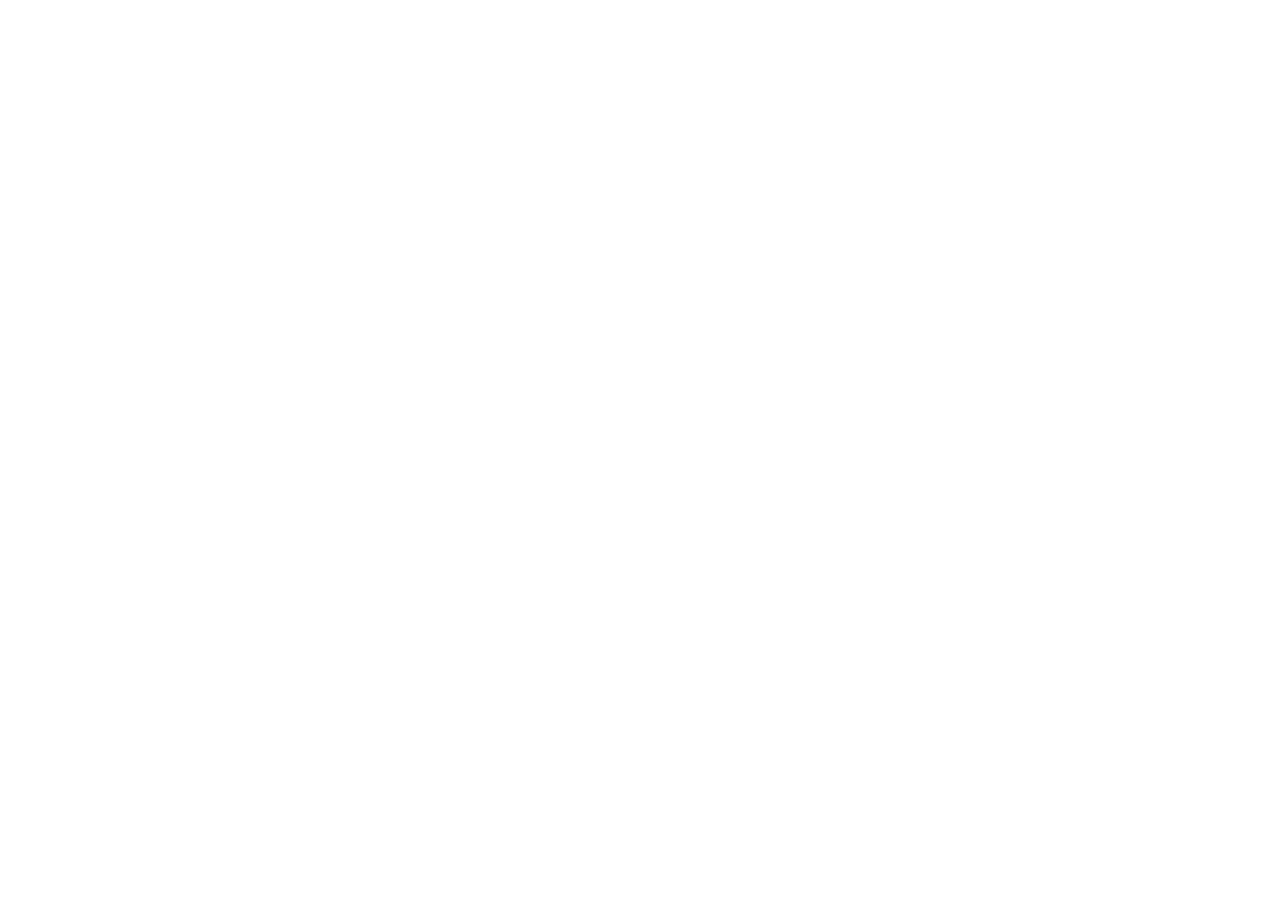
==== youtube.html @ 9a984bad "Projeto finalizado" ====
<!DOCTYPE html>
<html lang="pt-br">
<head>
    <meta charset="UTF-8">
    <meta http-equiv="X-UA-Compatible" content="IE=edge">
    <meta name="viewport" content="width=device-width, initial-scale=1.0">
    <title>Youtube</title>
    <link rel="stylesheet" href="estilo/social.css">
</head>
<body>
    
    
</body>
</html>
---- estilo/social.css ----
@charset "UTF-8";

*{
    margin: 0px;
    padding: 0px;
    font-family: Arial, Helvetica, sans-serif;
}

::-webkit-scrollbar{
    width: 0px;
    height: 0px;
}

img{
    width: 100vw;


}

a{
    display: block;
    background-color: darkred;
    padding: 20px;
    text-align: center;
    font-weight: bolder;
    text-decoration: none;
    color: white;

}
a:hover{
    background-color: red;
}
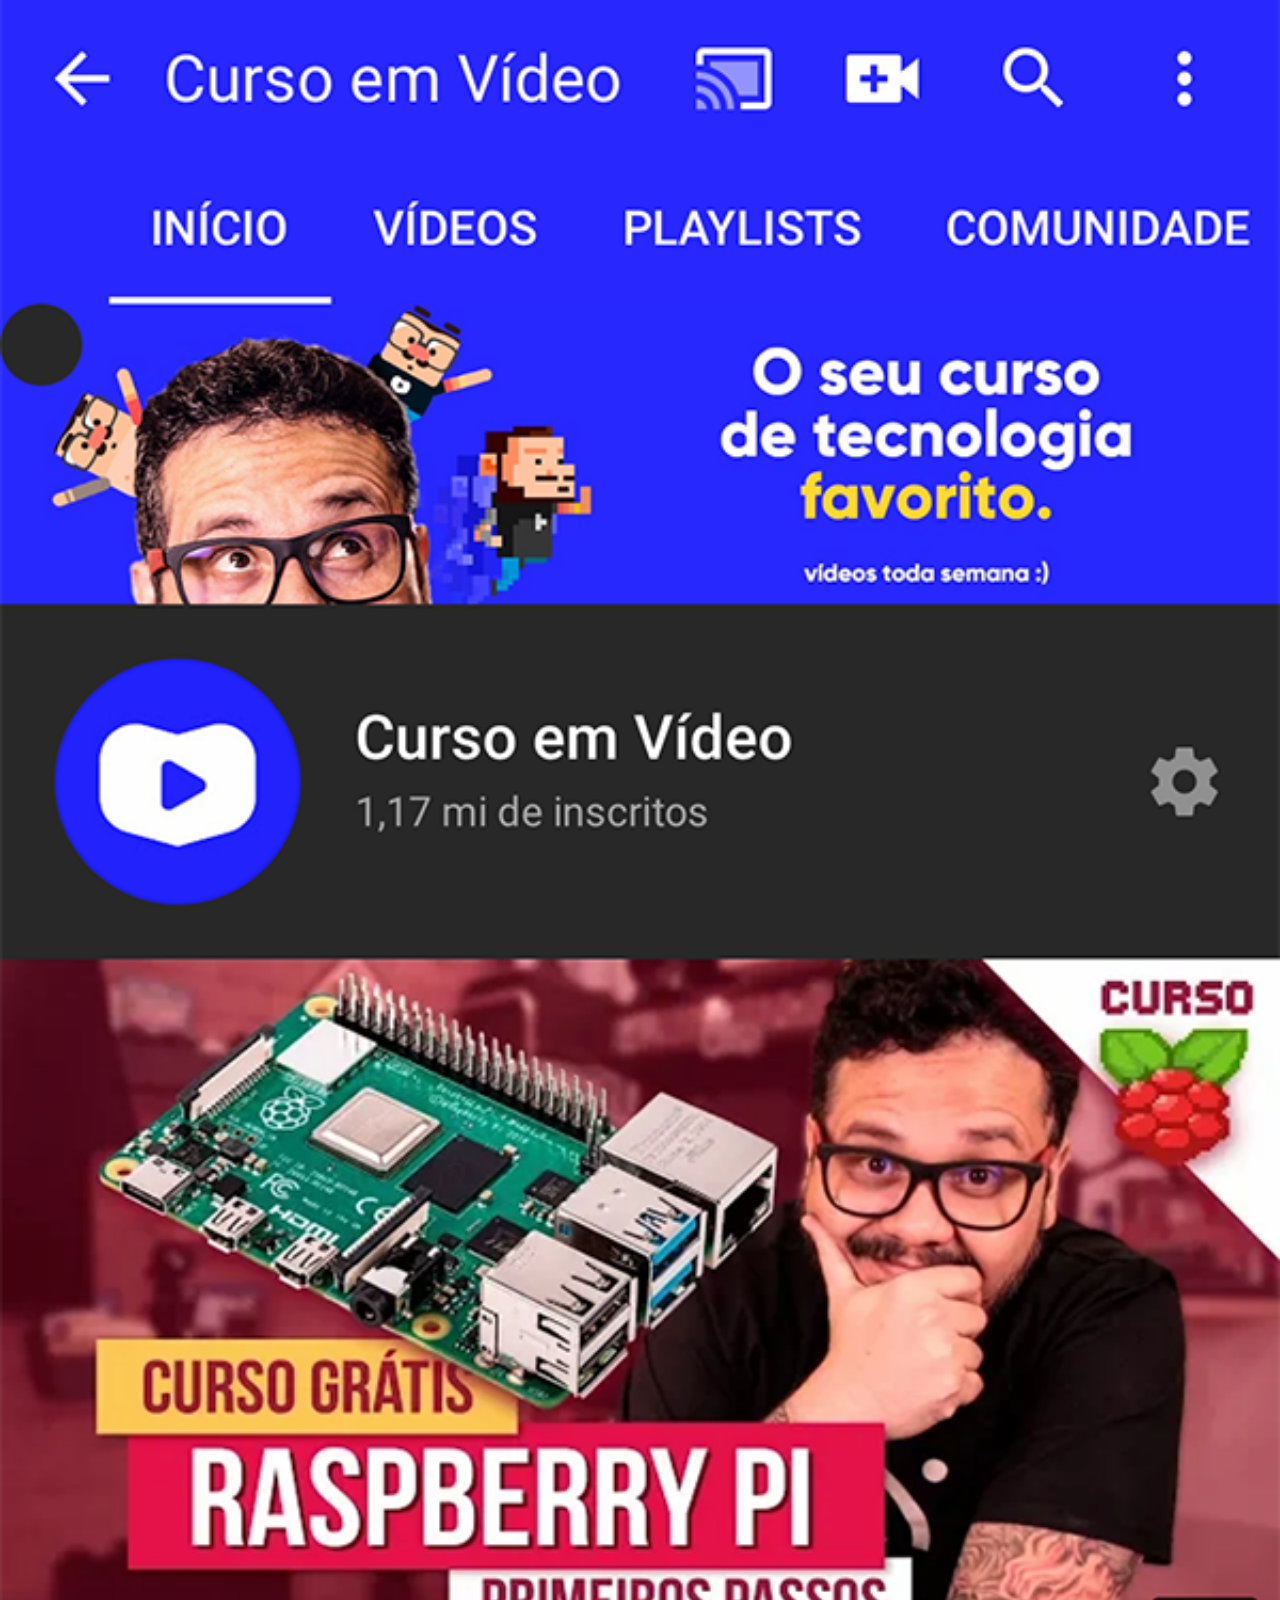
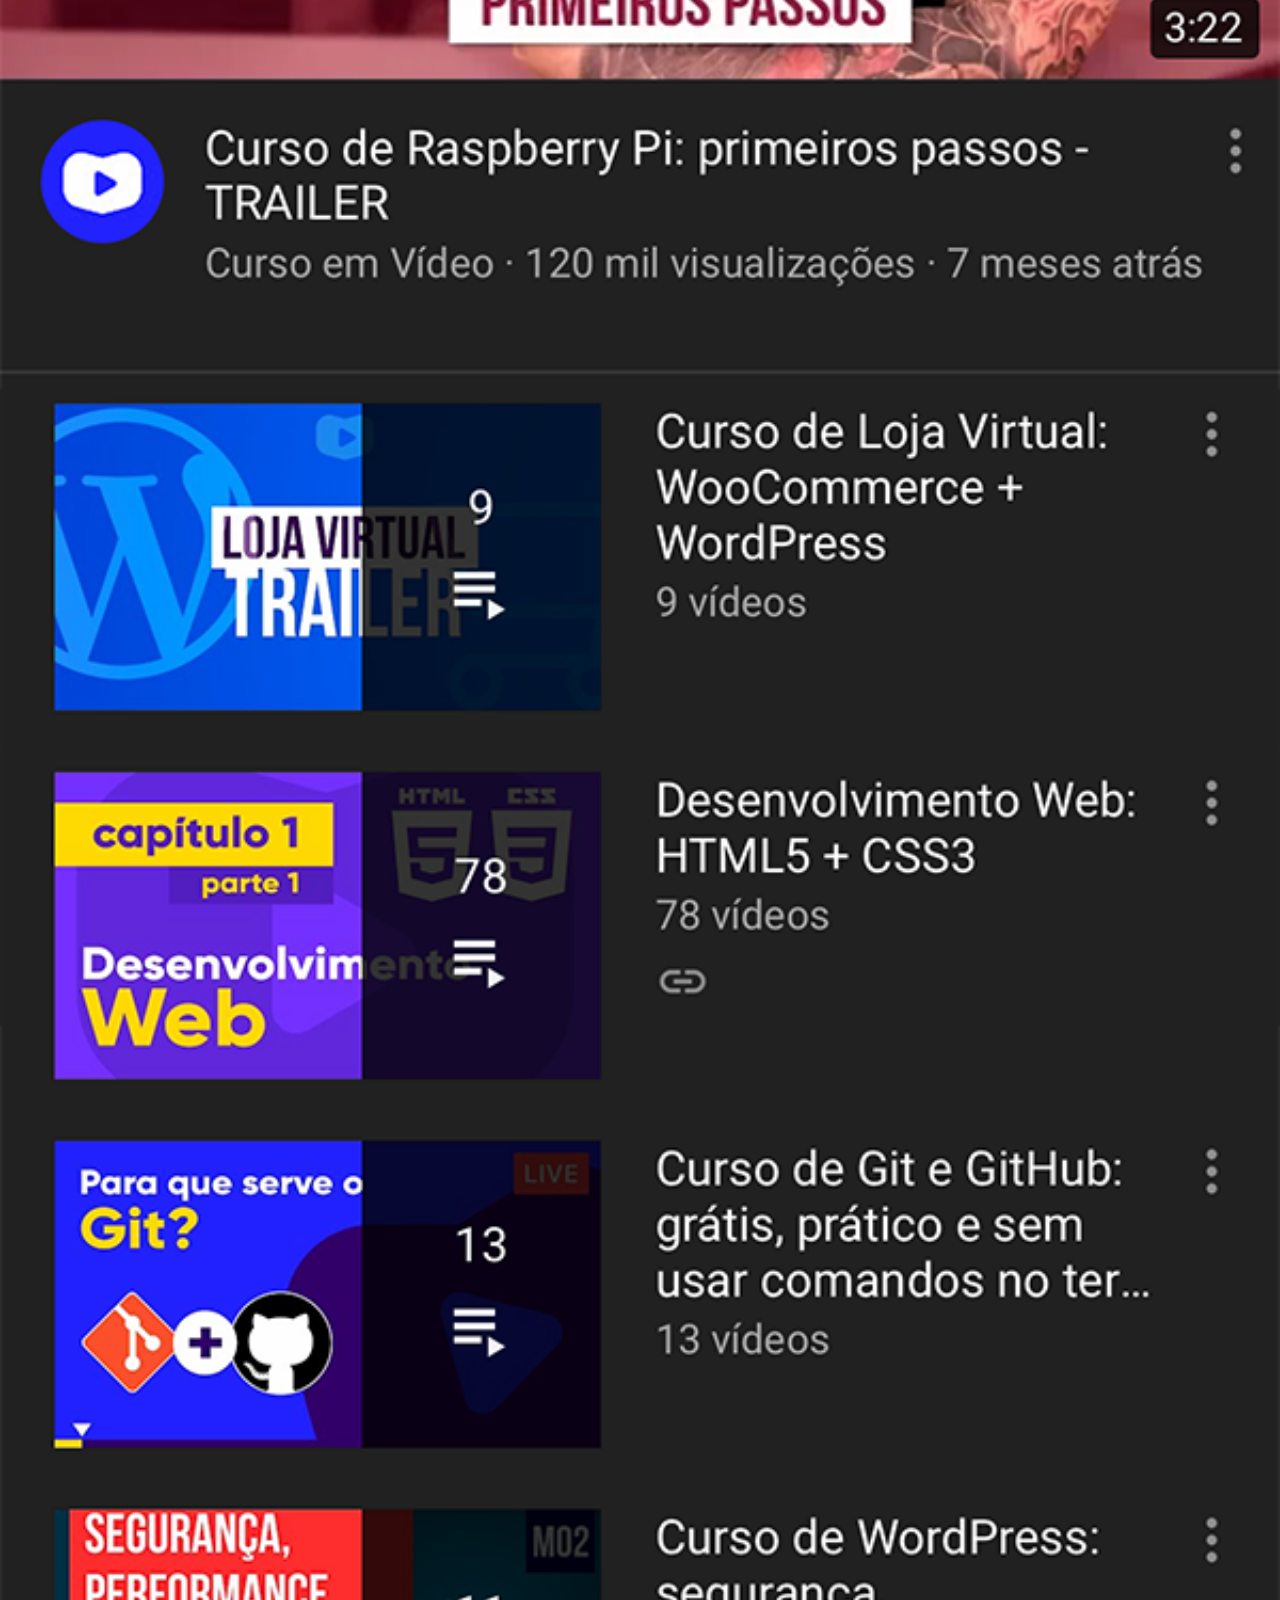
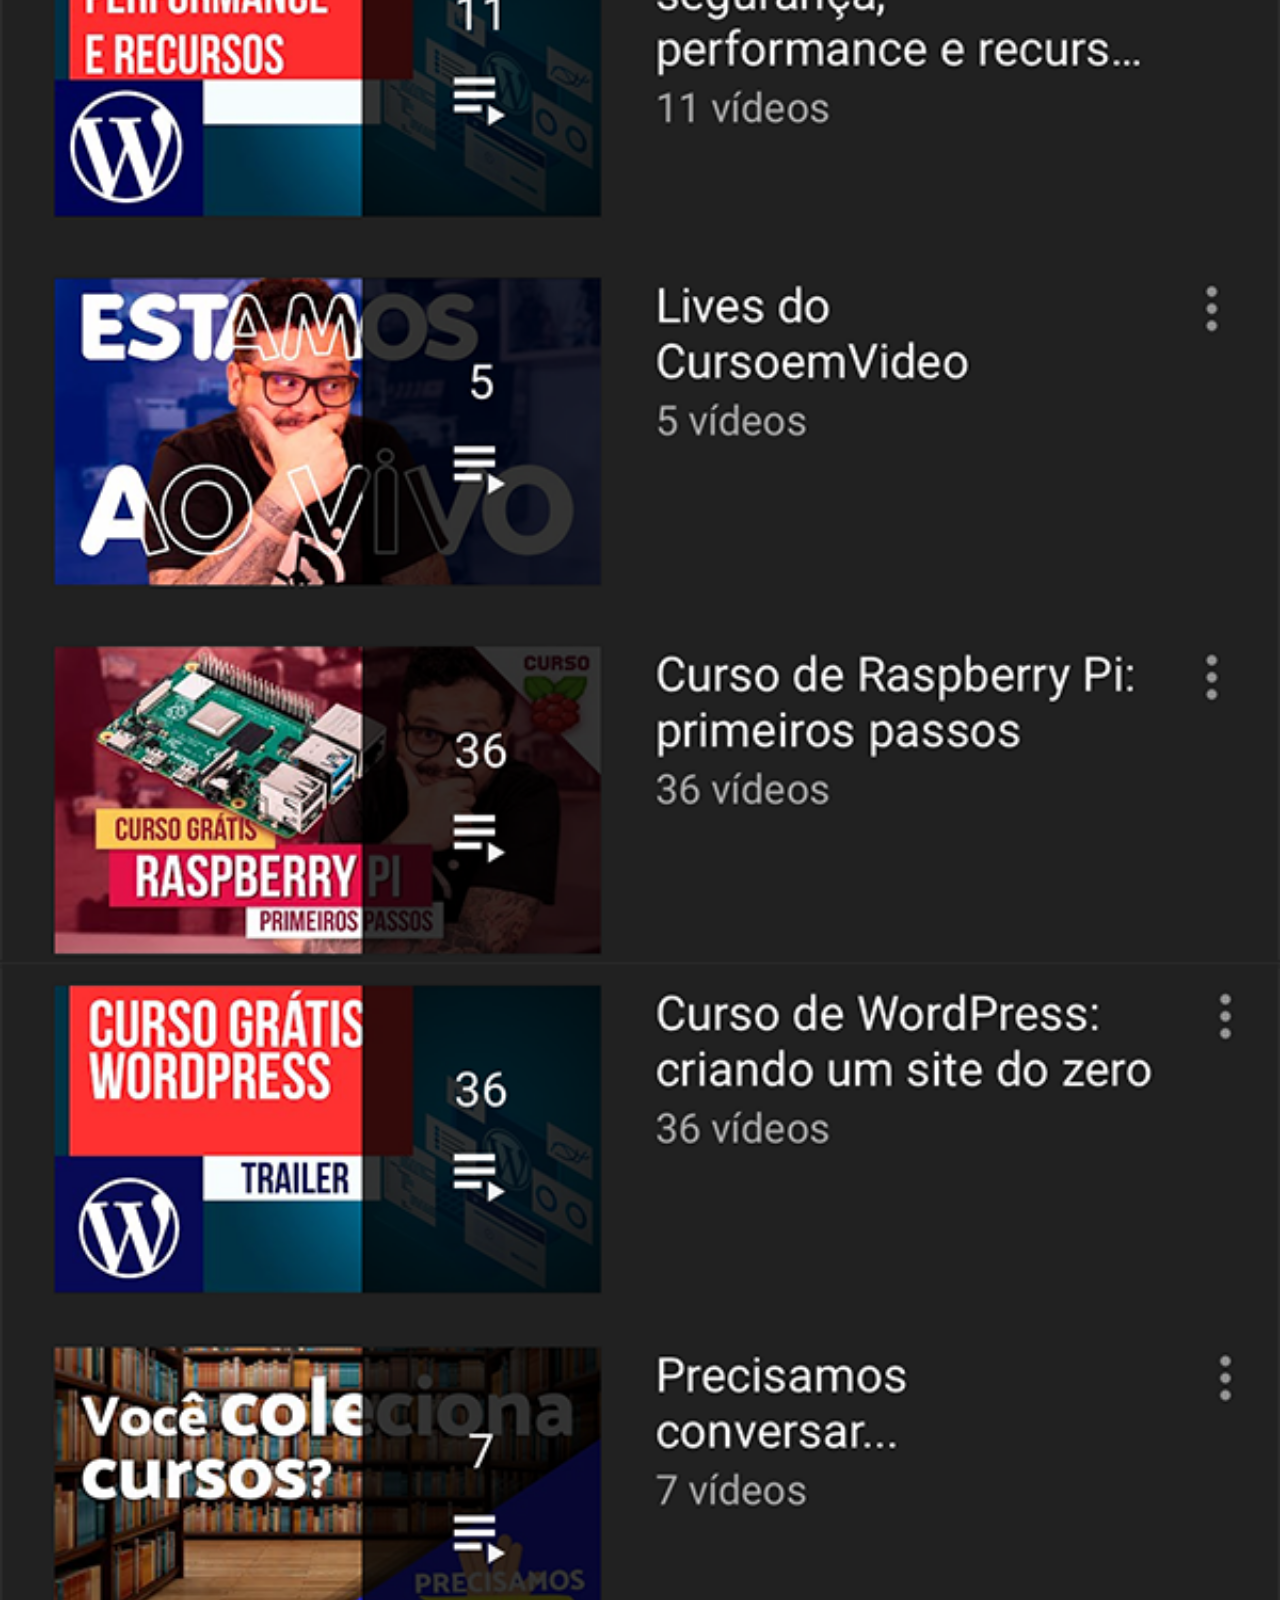
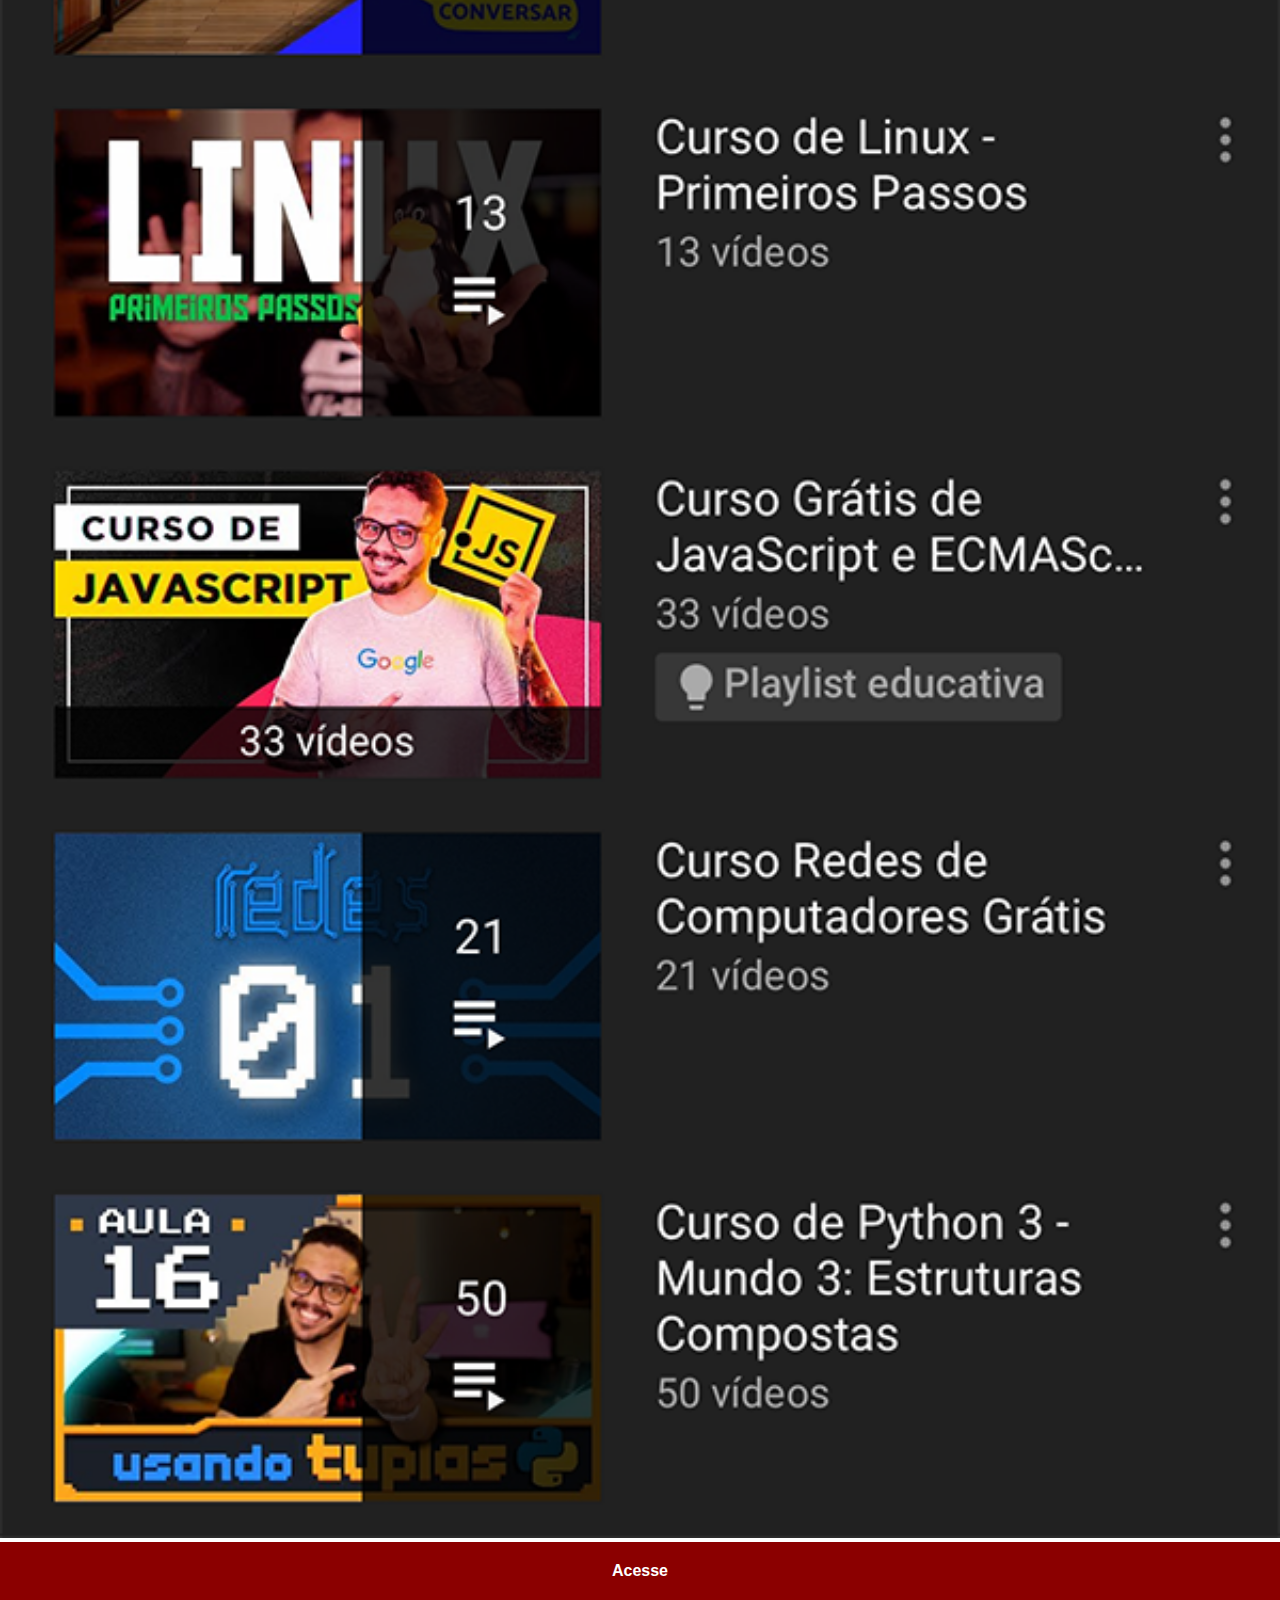
==== commit 94d3be72: "Arrumando youtube" ====
--- a/youtube.html
+++ b/youtube.html
@@ -8,7 +8,8 @@
     <link rel="stylesheet" href="estilo/social.css">
 </head>
 <body>
-    
+    <img src="imagens/tela-youtube.png" alt="">
+    <a href="https://www.youtube.com" target="_blank">Acesse</a>
     
 </body>
 </html>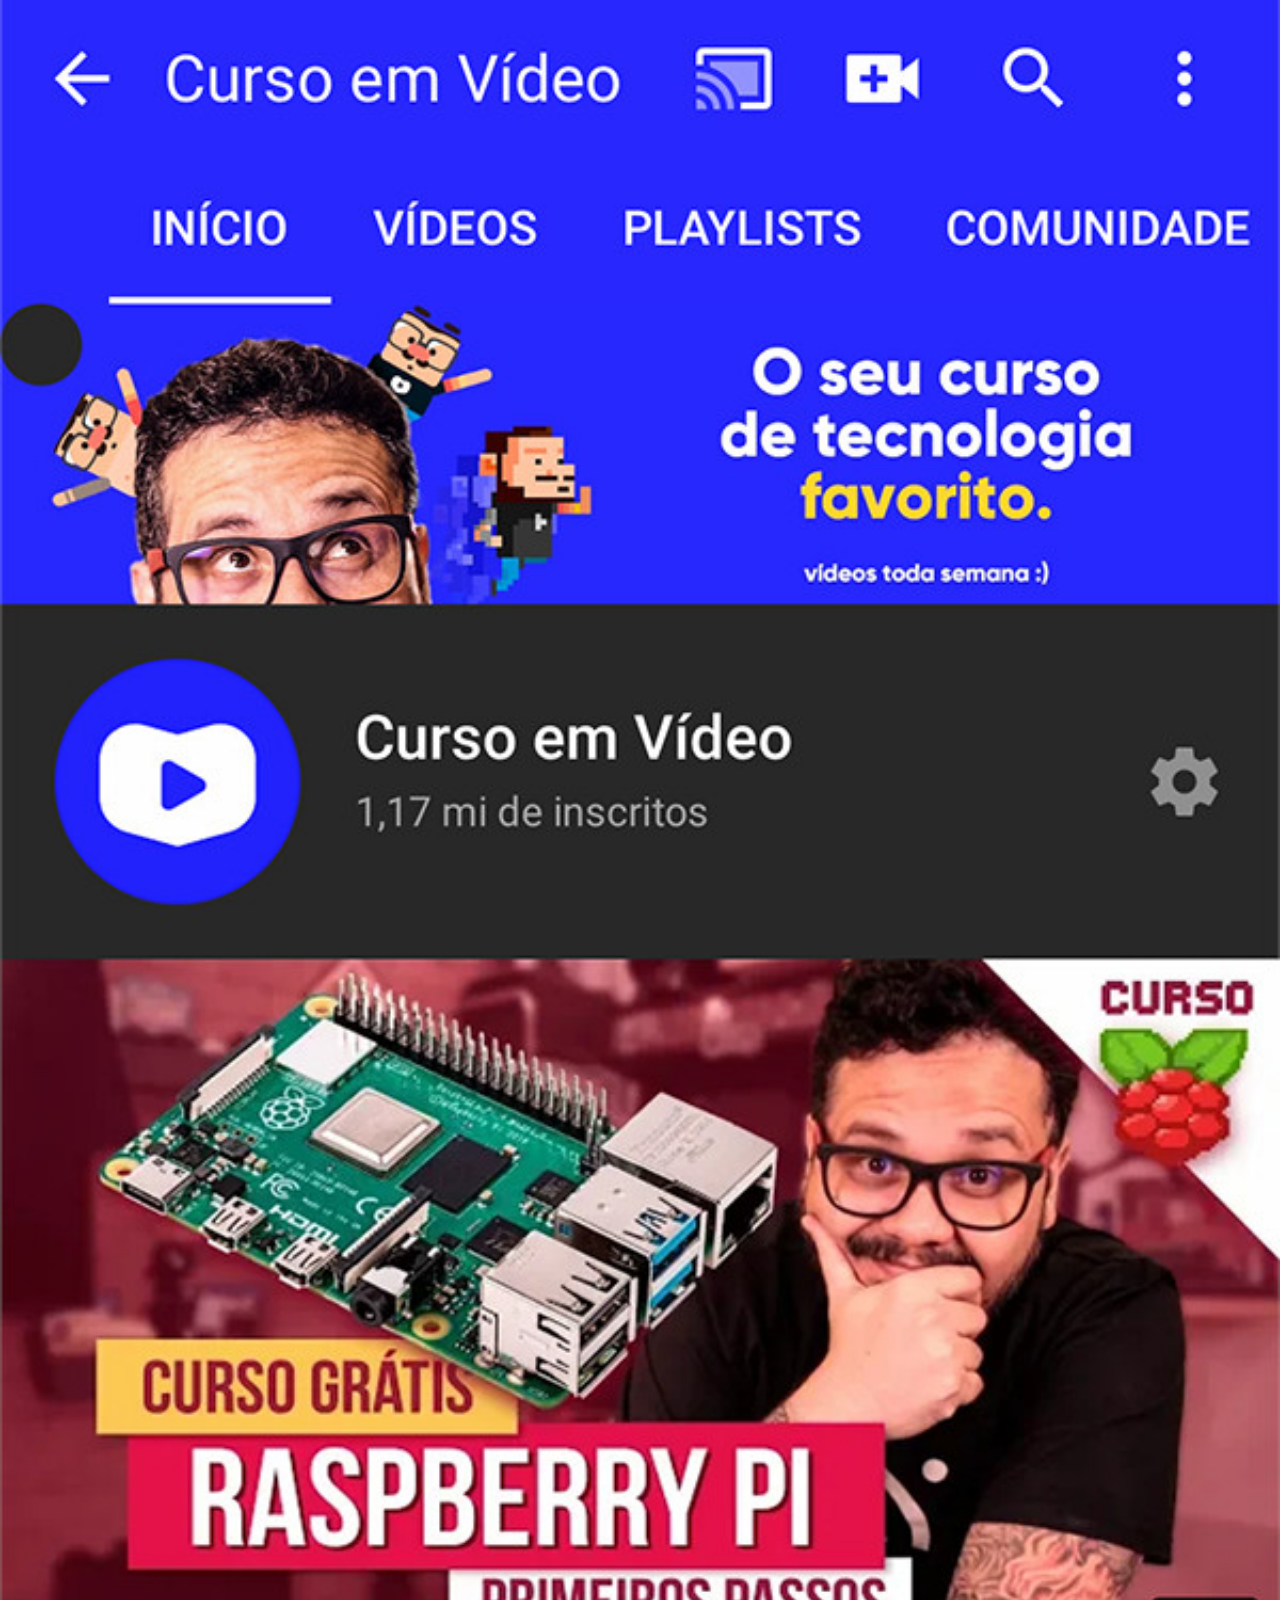
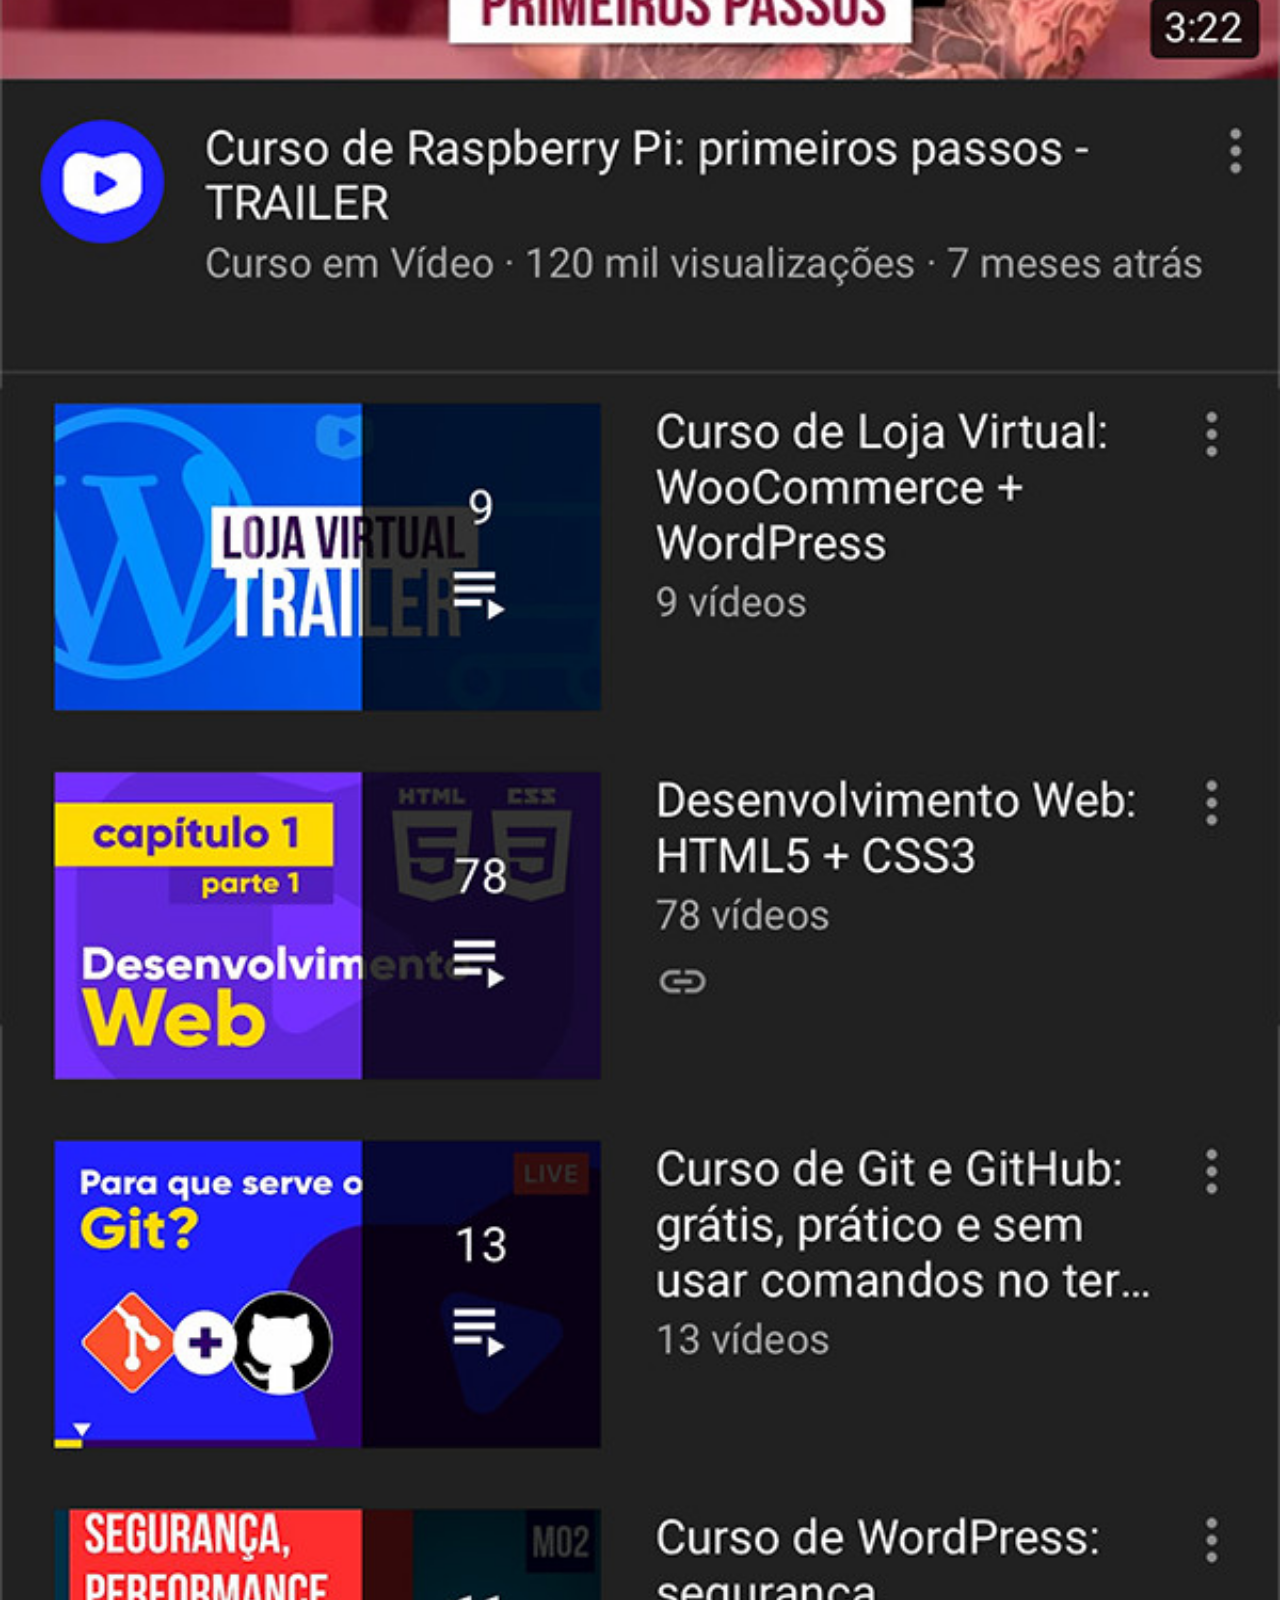
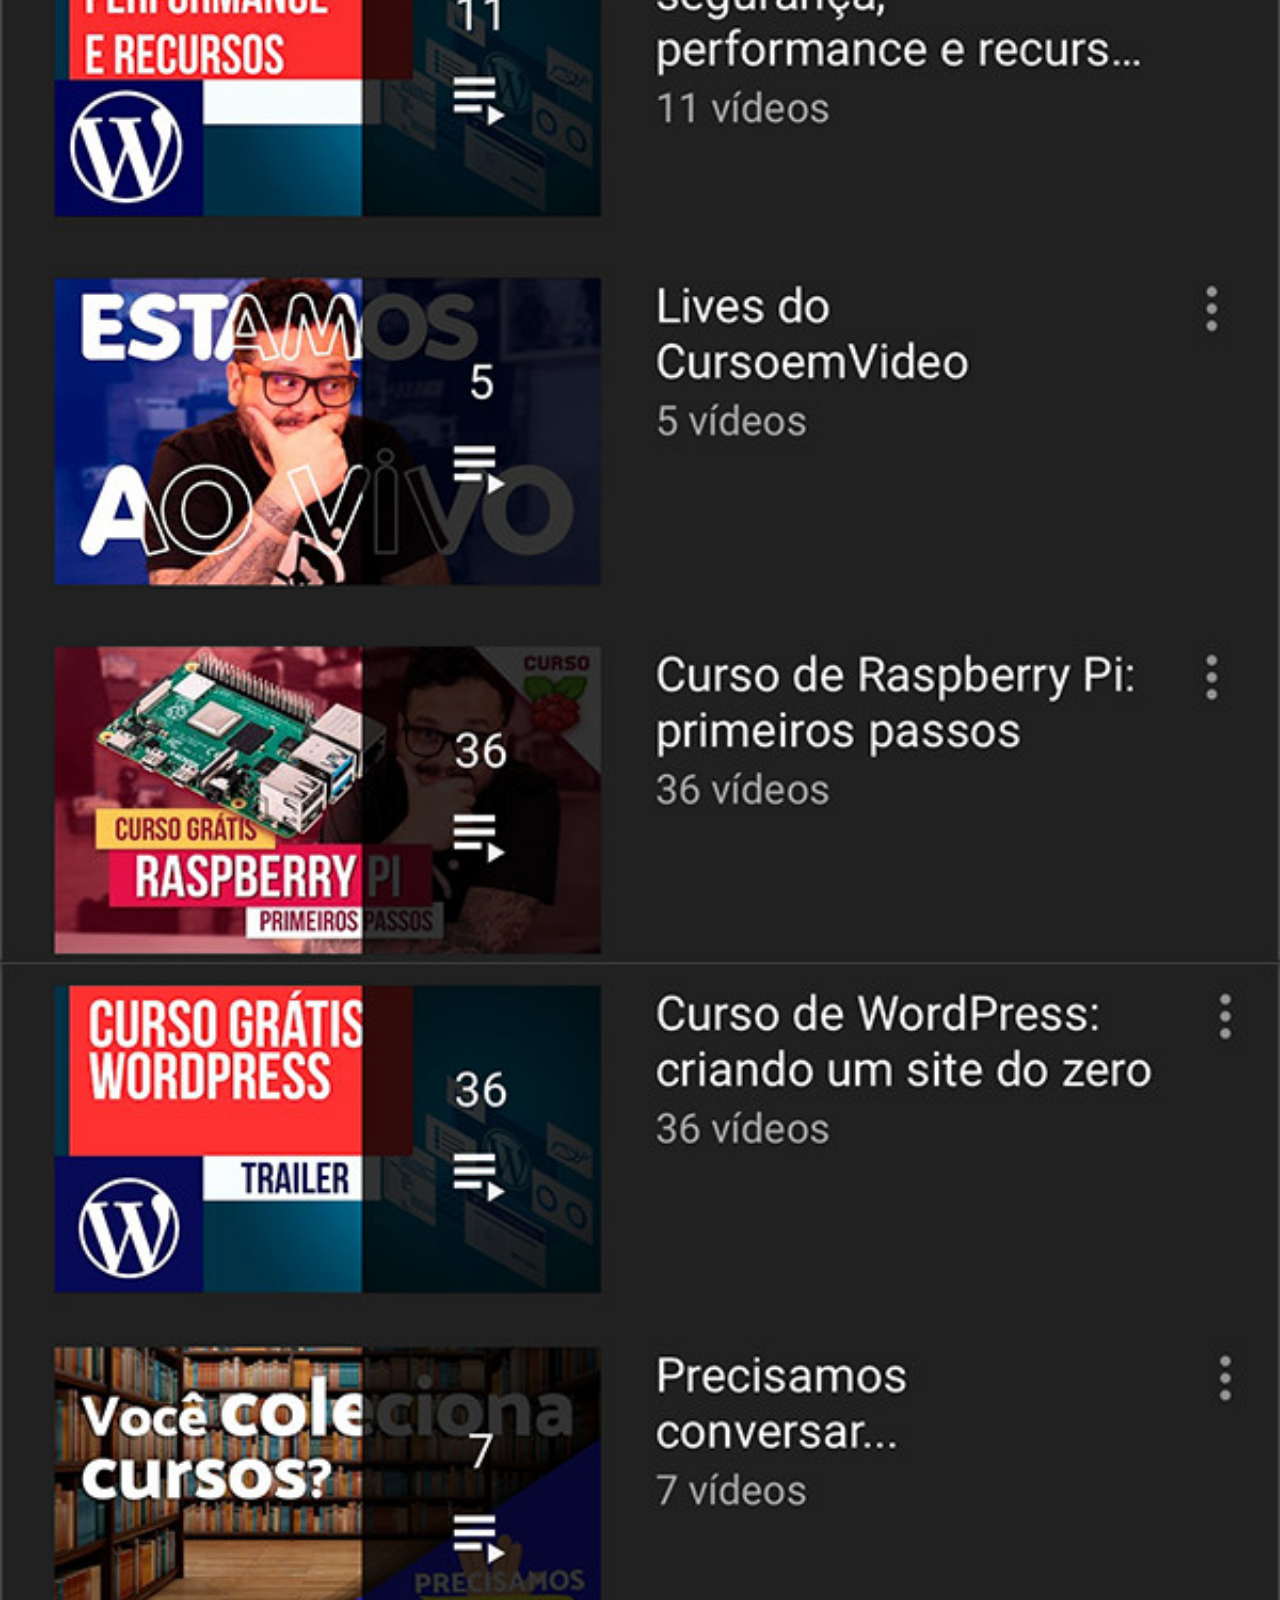
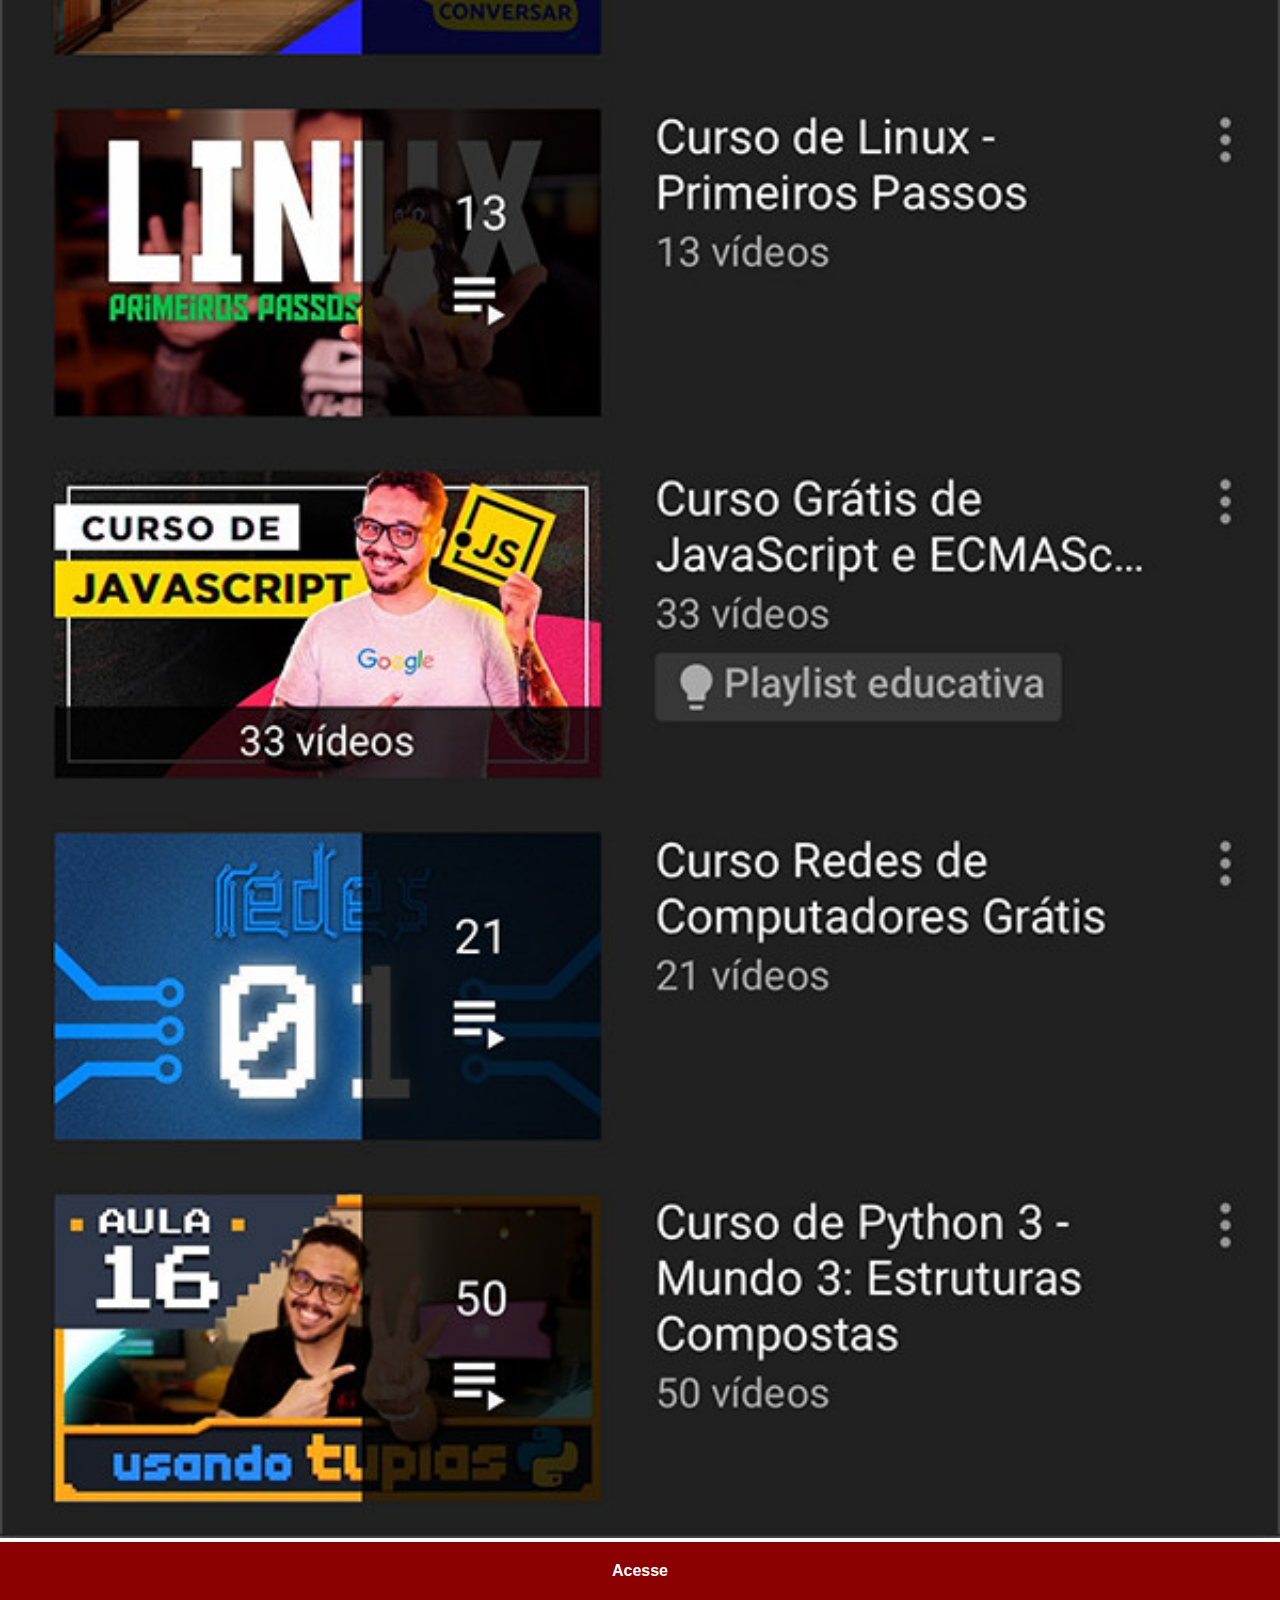
==== commit 0ece6f3a: "Arrumando tela yt" ====
--- a/youtube.html
+++ b/youtube.html
@@ -8,7 +8,7 @@
     <link rel="stylesheet" href="estilo/social.css">
 </head>
 <body>
-    <img src="imagens/tela-youtube.png" alt="">
+    <img src="imagens/tela-youtube.jpg" alt="">
     <a href="https://www.youtube.com" target="_blank">Acesse</a>
     
 </body>
